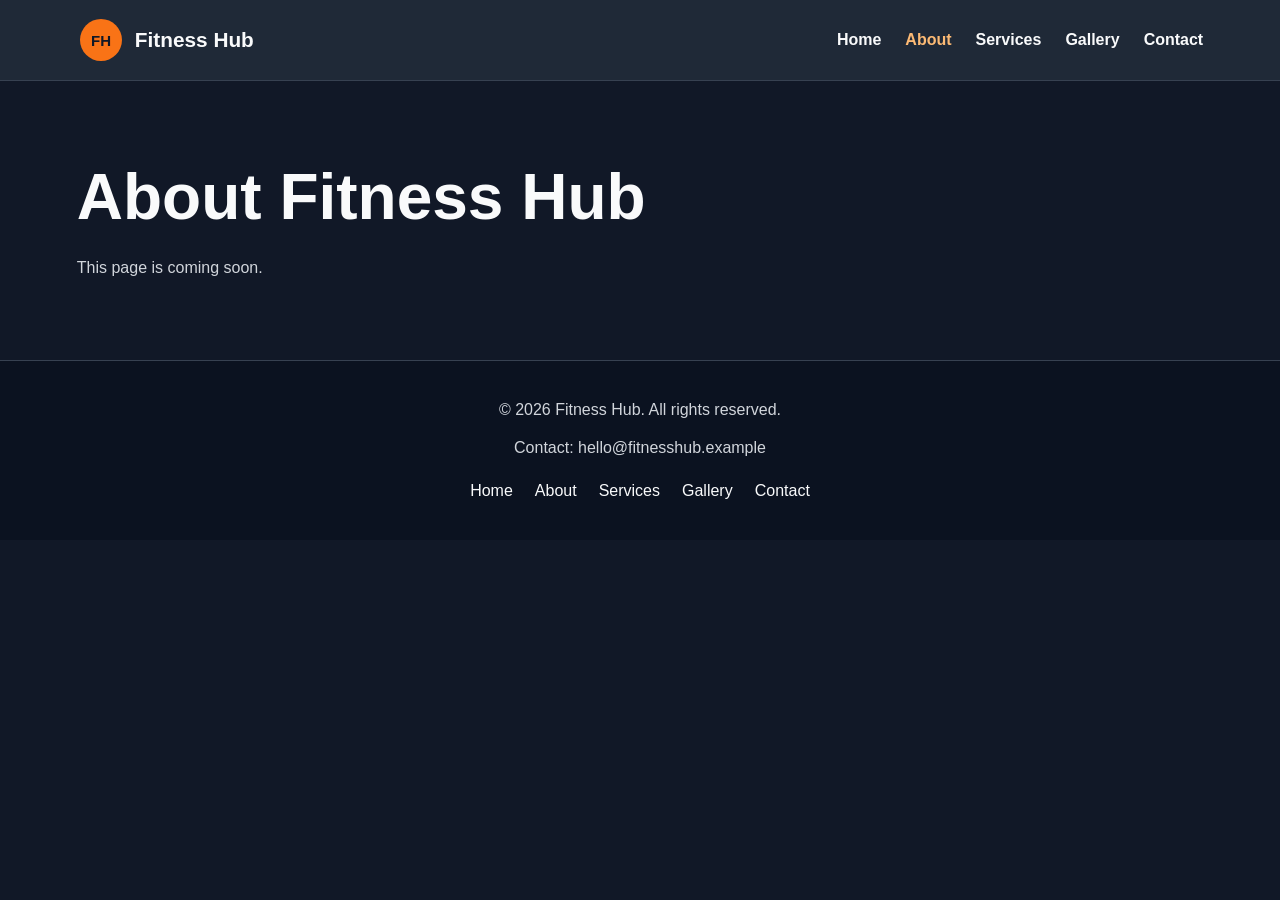
==== about.html @ 4928e771 "Add files via upload" ====
<!DOCTYPE html>
<html lang="en">
<head>
    <!-- This sets up the About page.
         It makes the page work on different screen sizes
         and connects it to the shared stylesheet. -->
    <meta charset="UTF-8">
    <meta name="viewport" content="width=device-width, initial-scale=1.0">
    <title>About | Fitness Hub</title>
    <link rel="stylesheet" href="css/style.css">
</head>
<body>

    <!-- This is the shared sticky header.
         It shows the Fitness Hub logo and navigation.
         The same header is used on every page. -->
    <header class="site-header">
        <a href="index.html" class="logo" aria-label="Fitness Hub Home">
            <svg width="48" height="48" viewBox="0 0 48 48"
                 role="img" aria-label="Fitness Hub logo">
                <circle cx="24" cy="24" r="21" fill="#f97316"></circle>
                <text x="24" y="30" text-anchor="middle"
                      fill="#111827" font-size="15"
                      font-weight="bold">FH</text>
            </svg>
            <span>Fitness Hub</span>
        </a>

        <!-- This button opens the mobile navigation.
             It helps phone users reach every page. -->
        <button class="menu-toggle" type="button"
                aria-label="Open navigation menu"
                aria-expanded="false"
                aria-controls="main-navigation">
            &#9776;
        </button>

        <!-- This navigation connects all five pages.
             The links are the same throughout the website. -->
        <nav id="main-navigation" class="site-nav"
             aria-label="Main navigation">
            <a href="index.html">Home</a>
            <a href="about.html" aria-current="page">About</a>
            <a href="services.html">Services</a>
            <a href="gallery.html">Gallery</a>
            <a href="contact.html">Contact</a>
        </nav>
    </header>

    <!-- This is the About page placeholder.
         The full story and values will be added later. -->
    <main class="features">
        <h1>About Fitness Hub</h1>
        <p>This page is coming soon.</p>
    </main>

    <!-- This is the shared footer.
         It provides copyright, contact information,
         and navigation on every page. -->
    <footer class="site-footer">
        <p>&copy; 2026 Fitness Hub. All rights reserved.</p>
        <p>Contact:
            <a href="mailto:hello@fitnesshub.example">
                hello@fitnesshub.example
            </a>
        </p>
        <nav class="footer-nav" aria-label="Footer navigation">
            <a href="index.html">Home</a>
            <a href="about.html">About</a>
            <a href="services.html">Services</a>
            <a href="gallery.html">Gallery</a>
            <a href="contact.html">Contact</a>
        </nav>
    </footer>

    <!-- This connects the shared JavaScript.
         It controls the hamburger navigation on phones. -->
    <script src="js/script.js"></script>
</body>
</html>
---- css/style.css ----
/* These are the website's main colors and fonts.
   CSS variables keep the design consistent across all five pages.
   Changing one variable updates every place that uses it. */
:root {
    --background: #111827;
    --surface: #1f2937;
    --primary: #f97316;
    --accent: #fdba74;
    --text: #f9fafb;
    --muted: #d1d5db;
}

/* This resets default spacing and sets box sizing.
   Border-box includes padding and borders in element widths.
   This makes responsive layouts easier to control. */
* {
    box-sizing: border-box;
    margin: 0;
    padding: 0;
}

/* This styles the whole website.
   It uses a dark background, light text, and fluid body text.
   clamp() makes the font size adjust to different screens. */
body {
    font-family: Arial, sans-serif;
    font-size: clamp(1rem, 1.2vw, 1.125rem);
    line-height: 1.6;
    background-color: var(--background);
    color: var(--text);
}

/* These rules prevent images from overflowing.
   The width adjusts to the available space.
   Height auto keeps the image's original proportions. */
img {
    max-width: 100%;
    height: auto;
}

/* These rules make links inherit readable colors.
   The underline on hover helps visitors recognize links. */
a {
    color: inherit;
    text-decoration: none;
}

a:hover {
    text-decoration: underline;
}

/* This is the sticky header shared by all five pages.
   Flexbox puts the logo on the left and navigation on the right.
   Sticky positioning keeps the header visible while scrolling. */
.site-header {
    display: flex;
    justify-content: space-between;
    align-items: center;
    position: sticky;
    top: 0;
    z-index: 100;
    padding: 16px 6%;
    background-color: var(--surface);
    border-bottom: 1px solid #374151;
}

/* This styles the Fitness Hub logo.
   Flexbox places the SVG circle next to the website name.
   The gap creates space between the two parts. */
.logo {
    display: flex;
    align-items: center;
    gap: 10px;
    font-size: 1.3rem;
    font-weight: bold;
}

.logo:hover {
    text-decoration: none;
}

/* This styles the navigation links.
   Flexbox arranges them in one horizontal row.
   The gap keeps the links separated and easy to click. */
.site-nav {
    display: flex;
    align-items: center;
    gap: 24px;
}

.site-nav a {
    font-weight: 600;
    transition: color 0.2s ease;
}

/* These rules highlight navigation interactions.
   The orange color makes the current or hovered page clearer.
   This helps visitors understand where they are. */
.site-nav a:hover,
.site-nav a[aria-current="page"] {
    color: var(--accent);
}

/* This is the hamburger menu button.
   It stays hidden on desktop because the full navigation fits.
   It becomes visible on screens smaller than 768px. */
.menu-toggle {
    display: none;
    background: none;
    border: 1px solid var(--muted);
    border-radius: 6px;
    color: var(--text);
    font-size: 1.6rem;
    padding: 4px 12px;
    cursor: pointer;
}

/* This is the large homepage hero section.
   Flexbox centers the content vertically and horizontally.
   min-height: 80vh makes it fill most of the screen. */
.hero {
    min-height: 80vh;
    min-height: 80dvh;
    display: flex;
    flex-direction: column;
    justify-content: center;
    align-items: center;
    text-align: center;
    gap: 28px;
    padding: 70px 6%;
    background: linear-gradient(145deg, #111827, #263449);
}

/* This limits the width of the hero text.
   It keeps long sentences from stretching across the screen.
   A narrower text area is easier to read. */
.hero-content {
    max-width: 850px;
}

/* This is the main homepage headline.
   clamp() makes it large on desktop and smaller on phones.
   The bold text creates a strong first impression. */
h1 {
    font-size: clamp(2.3rem, 5vw, 4.5rem);
    line-height: 1.15;
    margin-bottom: 20px;
}

/* This styles section headings throughout the website.
   clamp() changes their size smoothly across screens.
   Consistent headings help visitors understand each section. */
h2 {
    font-size: clamp(1.7rem, 3vw, 2.6rem);
    line-height: 1.25;
    margin-bottom: 16px;
}

/* This styles paragraph text.
   clamp() adjusts the size to improve readability.
   The muted color separates descriptions from headings. */
p {
    font-size: clamp(1rem, 1.2vw, 1.125rem);
    color: var(--muted);
}

/* This adds spacing below the hero description.
   The space separates the text from the button.
   It makes the call to action easier to notice. */
.hero-content p {
    max-width: 650px;
    margin: 0 auto 28px;
}

/* This styles the homepage fitness illustration.
   The maximum width keeps it from becoming too large.
   The responsive width allows it to shrink on phones. */
.hero-image {
    width: min(100%, 380px);
    height: auto;
}

/* These rules create reusable website buttons.
   Inline-flex centers the text inside each button.
   Padding and rounded corners make the buttons easy to use. */
.btn {
    display: inline-flex;
    justify-content: center;
    align-items: center;
    min-height: 48px;
    padding: 12px 26px;
    border-radius: 8px;
    font-weight: bold;
    transition: background-color 0.2s ease, transform 0.2s ease;
}

/* This styles the main orange buttons.
   The dark text contrasts with the orange background.
   The hover effect shows when a visitor points at a button. */
.btn-primary {
    background-color: var(--primary);
    color: #111827;
}

.btn-primary:hover {
    background-color: var(--accent);
    text-decoration: none;
    transform: translateY(-2px);
}

/* This is the homepage features section.
   The padding gives the section room around its content.
   It separates the feature cards from the hero. */
.features {
    padding: 80px 6%;
}

/* This centers the heading above the feature cards.
   The bottom margin separates the heading from the cards.
   It makes the section easier to scan. */
.section-heading {
    text-align: center;
    margin-bottom: 40px;
}

/* This is the responsive feature card layout.
   CSS Grid creates three equal columns on desktop.
   The media query changes the cards to one column on phones. */
.feature-grid {
    display: grid;
    grid-template-columns: repeat(3, minmax(0, 1fr));
    gap: 24px;
    max-width: 1200px;
    margin: 0 auto;
}

/* This styles each fitness feature card.
   The surface background separates cards from the page.
   Padding and rounded corners make the content organized. */
.feature-card {
    background-color: var(--surface);
    padding: 32px 24px;
    border-radius: 14px;
    border: 1px solid #374151;
    text-align: center;
}

/* This styles the icons above the feature titles.
   The larger size makes each feature easy to recognize.
   The bottom margin separates icons from headings. */
.feature-icon {
    font-size: 2.5rem;
    margin-bottom: 18px;
}

/* This styles the titles inside the feature cards.
   The margin separates each title from its description.
   The heading size helps organize the information. */
.feature-card h3 {
    font-size: 1.4rem;
    margin-bottom: 12px;
}

/* This is the second call-to-action section.
   It encourages visitors to take the next step.
   Centered text and spacing make the button stand out. */
.cta-section {
    text-align: center;
    padding: 80px 6%;
    background-color: var(--surface);
}

/* This creates space between the CTA text and button.
   The spacing makes the section easier to read.
   It keeps the button from touching the description. */
.cta-section p {
    margin-bottom: 28px;
}

/* This is the footer shared by all five pages.
   It contains copyright, contact information, and links.
   The centered layout keeps the bottom of the site organized. */
.site-footer {
    padding: 36px 6%;
    text-align: center;
    background-color: #0b1220;
    border-top: 1px solid #374151;
}

/* This separates footer paragraphs.
   The spacing keeps copyright and contact information readable.
   It also helps the footer look less crowded. */
.site-footer p {
    margin-bottom: 12px;
}

/* This styles the footer navigation.
   Flexbox arranges links neatly and allows them to wrap.
   Wrapping prevents overflow on narrow screens. */
.footer-nav {
    display: flex;
    justify-content: center;
    flex-wrap: wrap;
    gap: 12px 22px;
    margin-top: 18px;
}

/* This styles keyboard focus.
   The orange outline shows which link or button is selected.
   It helps visitors who navigate without a mouse. */
a:focus-visible,
button:focus-visible {
    outline: 3px solid var(--accent);
    outline-offset: 4px;
}

/* These are the mobile responsive rules.
   At 767px or smaller, navigation becomes a hamburger menu.
   The feature cards stack so the page fits phone screens. */
@media (max-width: 767px) {

    /* This displays the hamburger button on phones.
       Visitors can use it to access the five navigation links.
       It replaces the full desktop navigation row. */
    .menu-toggle {
        display: block;
    }

    /* This hides the navigation until JavaScript opens it.
       Absolute positioning places it below the header.
       This keeps the mobile header compact. */
    .site-nav {
        display: none;
        position: absolute;
        top: 100%;
        left: 0;
        right: 0;
        flex-direction: column;
        align-items: stretch;
        gap: 0;
        padding: 12px 6%;
        background-color: var(--surface);
        border-bottom: 1px solid #374151;
    }

    /* JavaScript adds the open class when the menu is clicked.
       Display flex reveals the navigation links.
       This makes all five pages accessible on phones. */
    .site-nav.open {
        display: flex;
    }

    /* These rules give mobile navigation links a larger tap area.
       Padding makes them easier to select on a touchscreen.
       Each link occupies its own row. */
    .site-nav a {
        padding: 12px 8px;
    }

    /* This changes feature cards to a single column.
       Each card gets the full available width.
       It prevents horizontal scrolling on narrow phones. */
    .feature-grid {
        grid-template-columns: 1fr;
    }

    /* This reduces section spacing on small screens.
       Smaller padding leaves more room for content.
       The website stays comfortable to read at 360px. */
    .features,
    .cta-section {
        padding: 55px 6%;
    }

    /* This adjusts hero spacing on phones.
       The content remains centered and the image can shrink.
       The layout stays readable without horizontal scrolling. */
    .hero {
        padding: 55px 6%;
    }
}
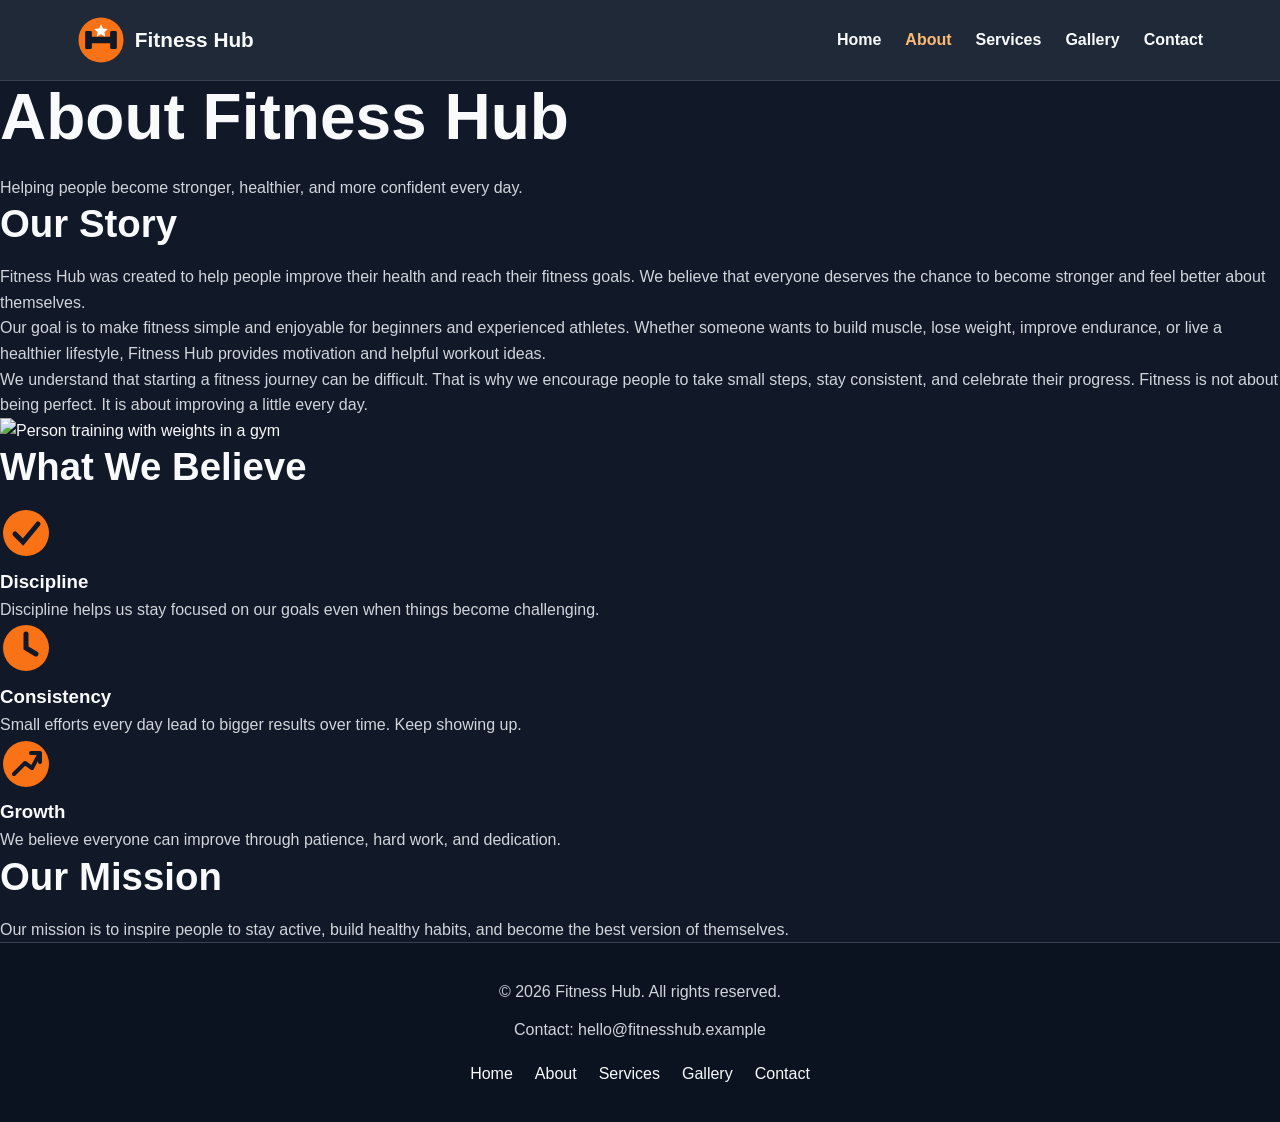
==== commit 1ba72ed0: "Update Fitness Hub About page" ====
--- a/about.html
+++ b/about.html
@@ -2,44 +2,32 @@
 <!DOCTYPE html>
 <html lang="en">
 <head>
-    <!-- This sets up the About page.
-         It makes the page work on different screen sizes
-         and connects it to the shared stylesheet. -->
     <meta charset="UTF-8">
     <meta name="viewport" content="width=device-width, initial-scale=1.0">
     <title>About | Fitness Hub</title>
     <link rel="stylesheet" href="css/style.css">
 </head>
 <body>
-
-    <!-- This is the shared sticky header.
-         It shows the Fitness Hub logo and navigation.
-         The same header is used on every page. -->
     <header class="site-header">
         <a href="index.html" class="logo" aria-label="Fitness Hub Home">
-            <svg width="48" height="48" viewBox="0 0 48 48"
-                 role="img" aria-label="Fitness Hub logo">
-                <circle cx="24" cy="24" r="21" fill="#f97316"></circle>
-                <text x="24" y="30" text-anchor="middle"
-                      fill="#111827" font-size="15"
-                      font-weight="bold">FH</text>
+            <svg width="48" height="48" viewBox="0 0 100 100"
+                 role="img" aria-labelledby="fitness-logo-title">
+                <title id="fitness-logo-title">Fitness Hub dumbbell logo</title>
+                <circle cx="50" cy="50" r="47" fill="#f97316"/>
+                <rect x="20" y="43" width="60" height="14" rx="4" fill="#111827"/>
+                <rect x="17" y="31" width="14" height="38" rx="3" fill="#111827"/>
+                <rect x="69" y="31" width="14" height="38" rx="3" fill="#111827"/>
+                <polygon points="50,17 54,26 64,27 57,34 59,43 50,38 41,43 43,34 36,27 46,26" fill="#ffffff"/>
             </svg>
             <span>Fitness Hub</span>
         </a>
 
-        <!-- This button opens the mobile navigation.
-             It helps phone users reach every page. -->
         <button class="menu-toggle" type="button"
                 aria-label="Open navigation menu"
                 aria-expanded="false"
-                aria-controls="main-navigation">
-            &#9776;
-        </button>
+                aria-controls="main-navigation">&#9776;</button>
 
-        <!-- This navigation connects all five pages.
-             The links are the same throughout the website. -->
-        <nav id="main-navigation" class="site-nav"
-             aria-label="Main navigation">
+        <nav id="main-navigation" class="site-nav" aria-label="Main navigation">
             <a href="index.html">Home</a>
             <a href="about.html" aria-current="page">About</a>
             <a href="services.html">Services</a>
@@ -48,22 +36,69 @@
         </nav>
     </header>
 
-    <!-- This is the About page placeholder.
-         The full story and values will be added later. -->
-    <main class="features">
-        <h1>About Fitness Hub</h1>
-        <p>This page is coming soon.</p>
+    <main>
+        <section class="about-hero">
+            <h1>About Fitness Hub</h1>
+            <p>Helping people become stronger, healthier, and more confident every day.</p>
+        </section>
+
+        <section class="about-story" aria-labelledby="story-title">
+            <div class="story-text">
+                <h2 id="story-title">Our Story</h2>
+                <p>Fitness Hub was created to help people improve their health and reach their fitness goals. We believe that everyone deserves the chance to become stronger and feel better about themselves.</p>
+                <p>Our goal is to make fitness simple and enjoyable for beginners and experienced athletes. Whether someone wants to build muscle, lose weight, improve endurance, or live a healthier lifestyle, Fitness Hub provides motivation and helpful workout ideas.</p>
+                <p>We understand that starting a fitness journey can be difficult. That is why we encourage people to take small steps, stay consistent, and celebrate their progress. Fitness is not about being perfect. It is about improving a little every day.</p>
+            </div>
+
+            <div class="story-image">
+                <img src="img/fitness-story.jpg"
+                     alt="Person training with weights in a gym"
+                     width="600" height="400">
+            </div>
+        </section>
+
+        <section class="about-values" aria-labelledby="values-title">
+            <h2 id="values-title">What We Believe</h2>
+            <div class="values-grid">
+                <article class="value-card">
+                    <svg width="52" height="52" viewBox="0 0 52 52" aria-hidden="true">
+                        <circle cx="26" cy="26" r="23" fill="#f97316"/>
+                        <path d="M15 27 L23 35 L38 17" fill="none" stroke="#111827" stroke-width="5" stroke-linecap="round"/>
+                    </svg>
+                    <h3>Discipline</h3>
+                    <p>Discipline helps us stay focused on our goals even when things become challenging.</p>
+                </article>
+
+                <article class="value-card">
+                    <svg width="52" height="52" viewBox="0 0 52 52" aria-hidden="true">
+                        <circle cx="26" cy="26" r="23" fill="#f97316"/>
+                        <path d="M26 12 V26 L36 32" fill="none" stroke="#111827" stroke-width="5" stroke-linecap="round"/>
+                    </svg>
+                    <h3>Consistency</h3>
+                    <p>Small efforts every day lead to bigger results over time. Keep showing up.</p>
+                </article>
+
+                <article class="value-card">
+                    <svg width="52" height="52" viewBox="0 0 52 52" aria-hidden="true">
+                        <circle cx="26" cy="26" r="23" fill="#f97316"/>
+                        <path d="M14 36 L25 25 L32 30 L40 15 M31 15 H40 V24" fill="none" stroke="#111827" stroke-width="4" stroke-linejoin="round" stroke-linecap="round"/>
+                    </svg>
+                    <h3>Growth</h3>
+                    <p>We believe everyone can improve through patience, hard work, and dedication.</p>
+                </article>
+            </div>
+        </section>
+
+        <aside class="mission-callout">
+            <h2>Our Mission</h2>
+            <p>Our mission is to inspire people to stay active, build healthy habits, and become the best version of themselves.</p>
+        </aside>
     </main>
 
-    <!-- This is the shared footer.
-         It provides copyright, contact information,
-         and navigation on every page. -->
     <footer class="site-footer">
         <p>&copy; 2026 Fitness Hub. All rights reserved.</p>
         <p>Contact:
-            <a href="mailto:hello@fitnesshub.example">
-                hello@fitnesshub.example
-            </a>
+            <a href="mailto:hello@fitnesshub.example">hello@fitnesshub.example</a>
         </p>
         <nav class="footer-nav" aria-label="Footer navigation">
             <a href="index.html">Home</a>
@@ -74,8 +109,6 @@
         </nav>
     </footer>
 
-    <!-- This connects the shared JavaScript.
-         It controls the hamburger navigation on phones. -->
     <script src="js/script.js"></script>
 </body>
 </html>
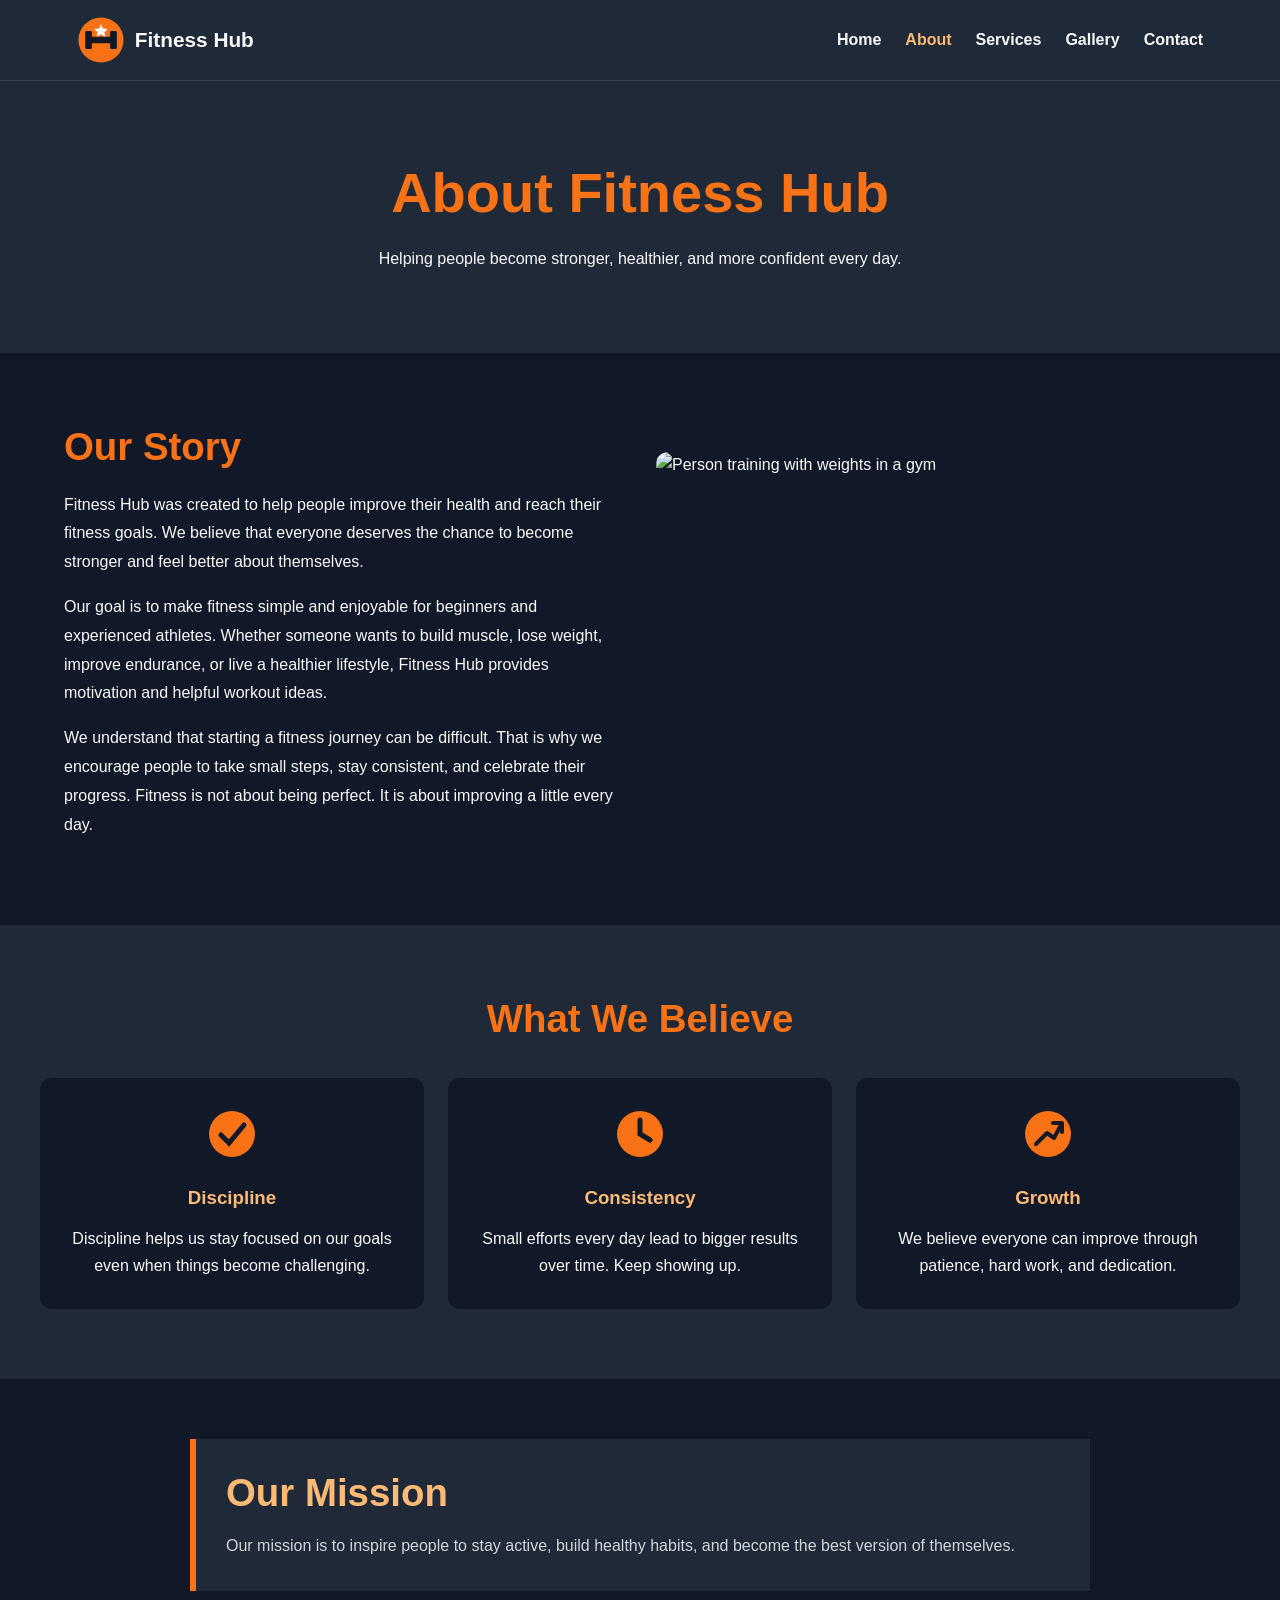
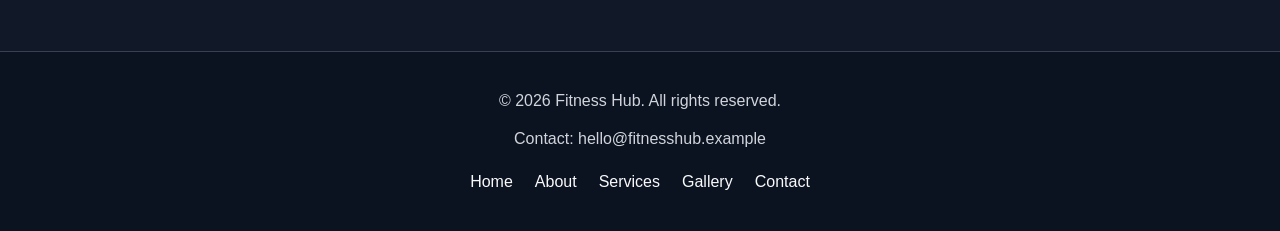
==== commit 8cf5a857: "Update about.html" ====
--- a/about.html
+++ b/about.html
@@ -10,15 +10,11 @@
 <body>
     <header class="site-header">
         <a href="index.html" class="logo" aria-label="Fitness Hub Home">
-            <svg width="48" height="48" viewBox="0 0 100 100"
-                 role="img" aria-labelledby="fitness-logo-title">
-                <title id="fitness-logo-title">Fitness Hub dumbbell logo</title>
-                <circle cx="50" cy="50" r="47" fill="#f97316"/>
-                <rect x="20" y="43" width="60" height="14" rx="4" fill="#111827"/>
-                <rect x="17" y="31" width="14" height="38" rx="3" fill="#111827"/>
-                <rect x="69" y="31" width="14" height="38" rx="3" fill="#111827"/>
-                <polygon points="50,17 54,26 64,27 57,34 59,43 50,38 41,43 43,34 36,27 46,26" fill="#ffffff"/>
-            </svg>
+            
+<img src="img/logo.svg"
+     alt="Fitness Hub dumbbell logo"
+     width="48"
+     height="48">
             <span>Fitness Hub</span>
         </a>
 
--- a/css/style.css
+++ b/css/style.css
@@ -380,3 +380,137 @@
         padding: 55px 6%;
     }
 }
+
+/* FITNESS HUB - ABOUT PAGE */
+
+.about-hero {
+    text-align: center;
+    padding: 80px 20px;
+    background: #1f2937;
+}
+
+.about-hero h1 {
+    font-size: clamp(2rem, 5vw, 3.5rem);
+    color: #f97316;
+    margin-bottom: 20px;
+}
+
+.about-hero p {
+    max-width: 650px;
+    margin: 0 auto;
+    color: #f9fafb;
+    line-height: 1.7;
+}
+
+/* Our Story - Two Column Grid */
+
+.about-story {
+    display: grid;
+    grid-template-columns: 1fr 1fr;
+    gap: 32px;
+    align-items: center;
+    max-width: 1200px;
+    margin: 0 auto;
+    padding: 70px 24px;
+}
+
+.story-text h2 {
+    color: #f97316;
+    margin-bottom: 20px;
+}
+
+.story-text p {
+    color: #f9fafb;
+    line-height: 1.8;
+    margin-bottom: 16px;
+}
+
+.story-image img {
+    display: block;
+    width: 100%;
+    height: auto;
+    border-radius: 12px;
+}
+
+/* Fitness Values */
+
+.about-values {
+    padding: 70px 24px;
+    background: #1f2937;
+    text-align: center;
+}
+
+.about-values h2 {
+    color: #f97316;
+    margin-bottom: 35px;
+}
+
+.values-grid {
+    display: grid;
+    grid-template-columns: repeat(auto-fit, minmax(240px, 1fr));
+    gap: 24px;
+    max-width: 1200px;
+    margin: 0 auto;
+}
+
+.value-card {
+    background: #111827;
+    border-radius: 12px;
+    padding: 30px 24px;
+    text-align: center;
+}
+
+.value-card svg {
+    margin-bottom: 15px;
+}
+
+.value-card h3 {
+    color: #fdba74;
+    margin-bottom: 12px;
+}
+
+.value-card p {
+    color: #f9fafb;
+    line-height: 1.7;
+}
+
+/* Mission Statement */
+
+.mission-callout {
+    max-width: 900px;
+    margin: 60px auto;
+    padding: 30px;
+    border-left: 6px solid #f97316;
+    background: #1f2937;
+}
+
+.mission-callout h2 {
+    color: #fdba74;
+    margin-bottom: 15px;
+}
+
+.mission-callout p {
+    line-height: 1.8;
+}
+
+/* Mobile Layout */
+
+@media (max-width: 600px) {
+    .about-story {
+        grid-template-columns: 1fr;
+        padding: 40px 20px;
+    }
+
+    .about-hero {
+        padding: 55px 20px;
+    }
+
+    .values-grid {
+        grid-template-columns: 1fr;
+    }
+
+    .mission-callout {
+        margin: 35px 20px;
+        padding: 20px;
+    }
+}
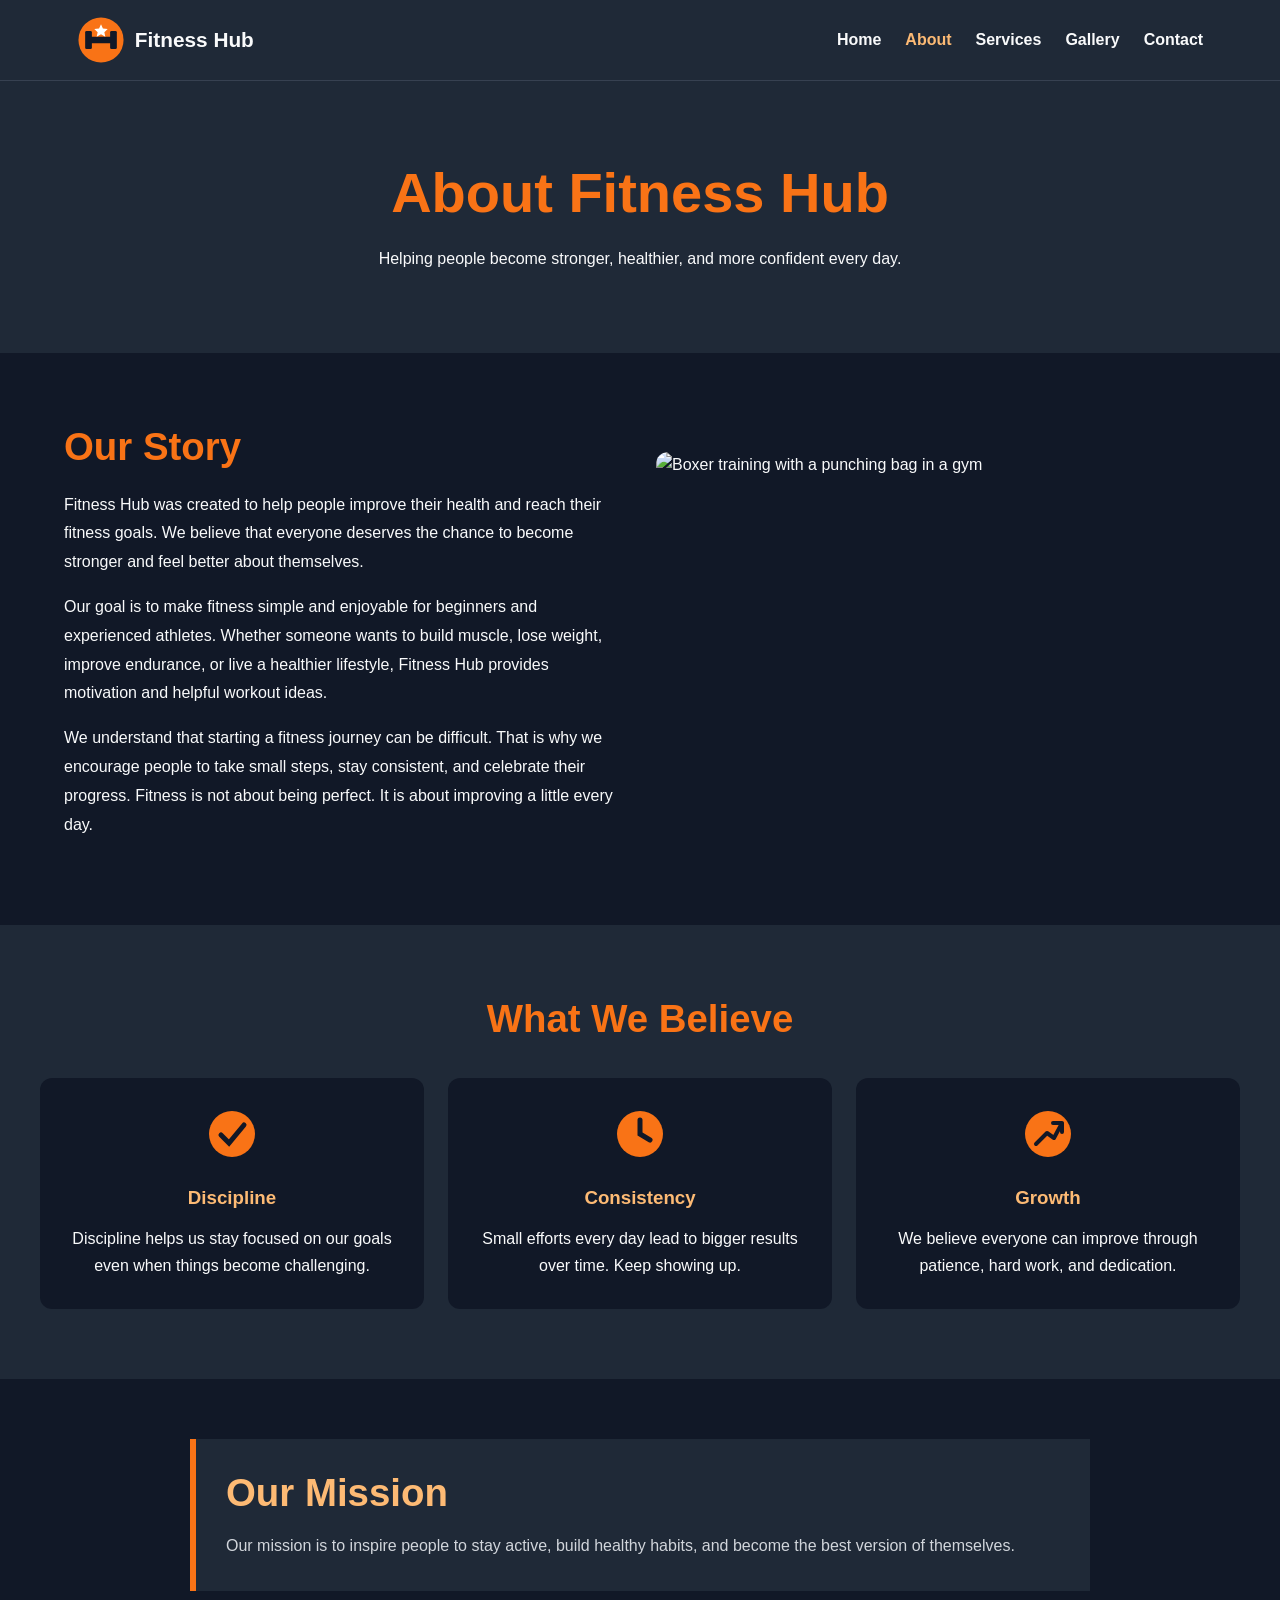
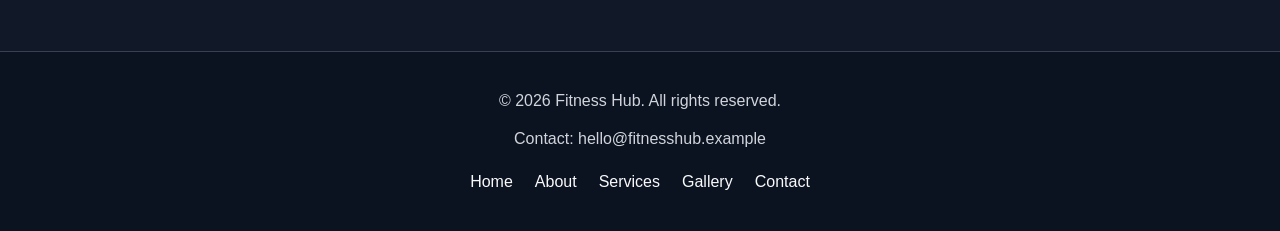
==== commit 83091811: "Update about.html" ====
--- a/about.html
+++ b/about.html
@@ -47,10 +47,9 @@
             </div>
 
             <div class="story-image">
-                <img src="img/fitness-story.jpg"
-                     alt="Person training with weights in a gym"
-                     width="600" height="400">
-            </div>
+             <img src="img/fitness-story.jpg"
+     alt="Boxer training with a punching bag in a gym"
+     width="600" height="400">            </div>
         </section>
 
         <section class="about-values" aria-labelledby="values-title">
